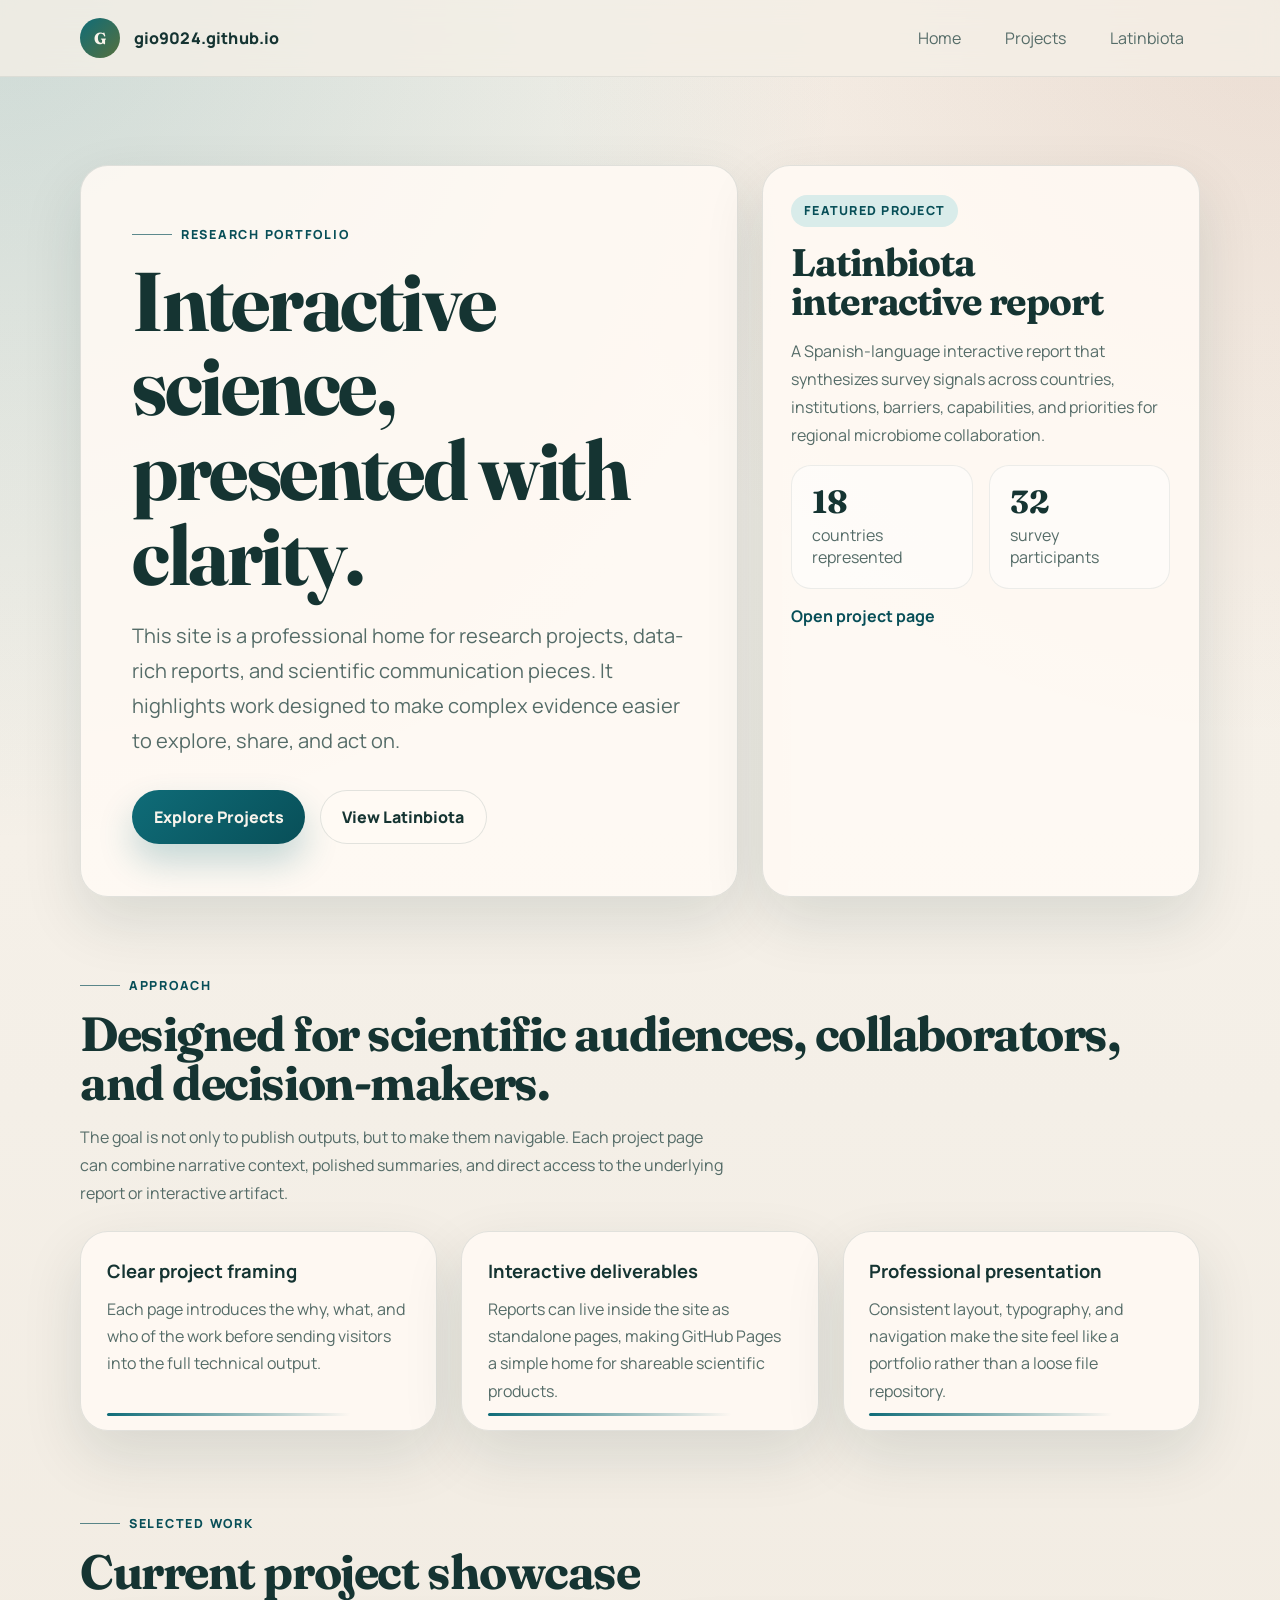
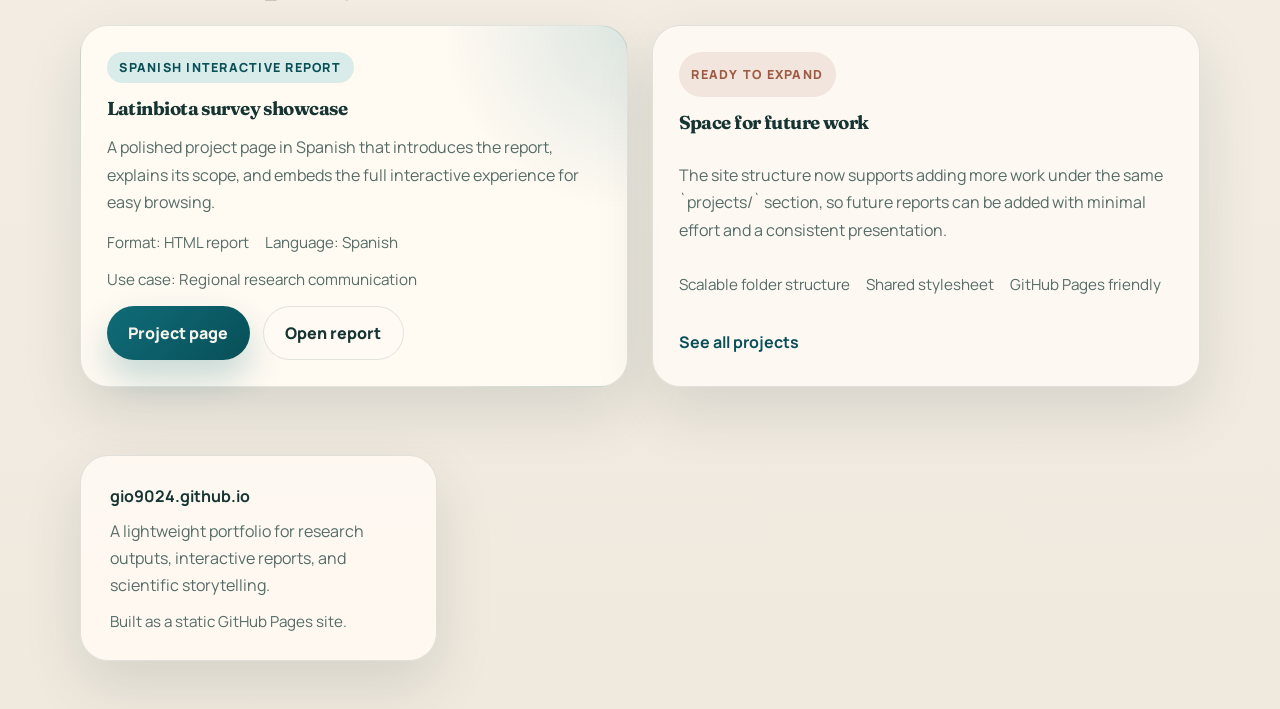
==== index.html @ 8f959f97 "Update pages" ====
<!DOCTYPE html>
<html lang="en">
<head>
  <meta charset="utf-8">
  <meta name="viewport" content="width=device-width, initial-scale=1">
  <title>gio9024 | Research Projects</title>
  <meta name="description" content="Professional landing page for research projects, interactive reports, and scientific communication work.">
  <meta name="theme-color" content="#0f6c78">
  <link rel="preconnect" href="https://fonts.googleapis.com">
  <link rel="preconnect" href="https://fonts.gstatic.com" crossorigin>
  <link href="https://fonts.googleapis.com/css2?family=Fraunces:opsz,wght@9..144,600;9..144,700&family=Manrope:wght@400;500;700;800&display=swap" rel="stylesheet">
  <link rel="stylesheet" href="./assets/css/site.css">
</head>
<body>
  <header class="site-header">
    <div class="page-shell">
      <a class="brand" href="./">
        <span class="brand-mark">G</span>
        <span>gio9024.github.io</span>
      </a>
      <nav class="nav" aria-label="Primary">
        <a href="./">Home</a>
        <a href="./projects/">Projects</a>
        <a href="./projects/latinbiota/">Latinbiota</a>
      </nav>
    </div>
  </header>

  <main>
    <section class="hero">
      <div class="page-shell hero-grid">
        <div class="hero-copy">
          <div class="eyebrow">Research Portfolio</div>
          <h1>Interactive science, presented with clarity.</h1>
          <p class="lead">
            This site is a professional home for research projects, data-rich reports, and scientific communication pieces.
            It highlights work designed to make complex evidence easier to explore, share, and act on.
          </p>
          <div class="hero-actions">
            <a class="button" href="./projects/">Explore Projects</a>
            <a class="button-secondary" href="./projects/latinbiota/">View Latinbiota</a>
          </div>
        </div>

        <aside class="hero-aside card">
          <div class="project-tag">Featured Project</div>
          <h2 class="section-heading" style="font-size: clamp(1.7rem, 3vw, 2.4rem);">Latinbiota interactive report</h2>
          <p class="section-intro" style="margin-top: 0;">
            A Spanish-language interactive report that synthesizes survey signals across countries, institutions, barriers,
            capabilities, and priorities for regional microbiome collaboration.
          </p>
          <div class="metric-row">
            <div class="metric">
              <strong>18</strong>
              <span>countries represented</span>
            </div>
            <div class="metric">
              <strong>32</strong>
              <span>survey participants</span>
            </div>
          </div>
          <a class="link-pill" href="./projects/latinbiota/">Open project page</a>
        </aside>
      </div>
    </section>

    <section class="section">
      <div class="page-shell">
        <div class="eyebrow">Approach</div>
        <h2 class="section-heading">Designed for scientific audiences, collaborators, and decision-makers.</h2>
        <p class="section-intro">
          The goal is not only to publish outputs, but to make them navigable. Each project page can combine narrative context,
          polished summaries, and direct access to the underlying report or interactive artifact.
        </p>

        <div class="feature-grid">
          <article class="feature-panel accent-border">
            <h3>Clear project framing</h3>
            <p>Each page introduces the why, what, and who of the work before sending visitors into the full technical output.</p>
          </article>
          <article class="feature-panel accent-border">
            <h3>Interactive deliverables</h3>
            <p>Reports can live inside the site as standalone pages, making GitHub Pages a simple home for shareable scientific products.</p>
          </article>
          <article class="feature-panel accent-border">
            <h3>Professional presentation</h3>
            <p>Consistent layout, typography, and navigation make the site feel like a portfolio rather than a loose file repository.</p>
          </article>
        </div>
      </div>
    </section>

    <section class="section">
      <div class="page-shell">
        <div class="eyebrow">Selected Work</div>
        <h2 class="section-heading">Current project showcase</h2>
        <div class="project-grid">
          <article class="project-card featured">
            <span class="project-tag">Spanish Interactive Report</span>
            <h3>Latinbiota survey showcase</h3>
            <p>
              A polished project page in Spanish that introduces the report, explains its scope, and embeds the full interactive
              experience for easy browsing.
            </p>
            <div class="project-meta">
              <span>Format: HTML report</span>
              <span>Language: Spanish</span>
              <span>Use case: Regional research communication</span>
            </div>
            <div class="project-links">
              <a class="button" href="./projects/latinbiota/">Project page</a>
              <a class="button-secondary" href="./projects/latinbiota/report-es.html">Open report</a>
            </div>
          </article>

          <article class="project-card">
            <span class="project-tag" style="background: rgba(159, 91, 66, 0.12); color: var(--clay);">Ready to expand</span>
            <h3>Space for future work</h3>
            <p>
              The site structure now supports adding more work under the same `projects/` section, so future reports can be added
              with minimal effort and a consistent presentation.
            </p>
            <div class="project-meta">
              <span>Scalable folder structure</span>
              <span>Shared stylesheet</span>
              <span>GitHub Pages friendly</span>
            </div>
            <div class="project-links">
              <a class="link-pill" href="./projects/">See all projects</a>
            </div>
          </article>
        </div>
      </div>
    </section>
  </main>

  <footer class="site-footer">
    <div class="page-shell footer-grid">
      <div class="footer-card">
        <strong>gio9024.github.io</strong>
        <p>A lightweight portfolio for research outputs, interactive reports, and scientific storytelling.</p>
        <span class="footer-note">Built as a static GitHub Pages site.</span>
      </div>
    </div>
  </footer>
</body>
</html>
---- assets/css/site.css ----
:root {
  --bg: #f4efe7;
  --bg-soft: #fbf8f3;
  --surface: rgba(255, 250, 244, 0.88);
  --surface-strong: #fffaf2;
  --border: rgba(17, 60, 56, 0.12);
  --text: #153432;
  --muted: #556c68;
  --accent: #0f6c78;
  --accent-strong: #084f58;
  --accent-soft: #d9ecea;
  --olive: #56703d;
  --clay: #9f5b42;
  --shadow: 0 24px 60px rgba(17, 52, 50, 0.12);
  --radius-lg: 28px;
  --radius-md: 20px;
  --radius-sm: 14px;
  --content-width: 1120px;
}

* {
  box-sizing: border-box;
}

html {
  scroll-behavior: smooth;
}

body {
  margin: 0;
  font-family: "Manrope", sans-serif;
  color: var(--text);
  background:
    radial-gradient(circle at top left, rgba(15, 108, 120, 0.18), transparent 32%),
    radial-gradient(circle at top right, rgba(159, 91, 66, 0.14), transparent 28%),
    linear-gradient(180deg, #f8f3eb 0%, var(--bg) 48%, #f0e9de 100%);
  min-height: 100vh;
}

a {
  color: inherit;
}

img,
iframe {
  max-width: 100%;
}

.page-shell {
  width: min(calc(100% - 2rem), var(--content-width));
  margin: 0 auto;
}

.site-header {
  position: sticky;
  top: 0;
  z-index: 20;
  backdrop-filter: blur(14px);
  background: rgba(244, 239, 231, 0.8);
  border-bottom: 1px solid rgba(21, 52, 50, 0.08);
}

.site-header .page-shell {
  display: flex;
  align-items: center;
  justify-content: space-between;
  gap: 1rem;
  padding: 1rem 0;
}

.brand {
  display: inline-flex;
  align-items: center;
  gap: 0.85rem;
  text-decoration: none;
  font-weight: 800;
  letter-spacing: 0.01em;
}

.brand-mark {
  width: 2.5rem;
  height: 2.5rem;
  display: grid;
  place-items: center;
  border-radius: 999px;
  background: linear-gradient(135deg, var(--accent) 0%, var(--olive) 100%);
  color: #f9f4eb;
  font-family: "Fraunces", serif;
  font-size: 1rem;
}

.nav {
  display: flex;
  align-items: center;
  gap: 0.75rem;
  flex-wrap: wrap;
}

.nav a {
  text-decoration: none;
  color: var(--muted);
  padding: 0.7rem 1rem;
  border-radius: 999px;
  transition: background 180ms ease, color 180ms ease, transform 180ms ease;
}

.nav a:hover,
.nav a:focus-visible {
  background: rgba(15, 108, 120, 0.08);
  color: var(--text);
  transform: translateY(-1px);
}

.hero {
  padding: 5.5rem 0 3rem;
}

.hero-grid,
.feature-grid,
.project-hero-grid,
.detail-grid,
.project-grid,
.info-grid,
.footer-grid {
  display: grid;
  gap: 1.5rem;
}

.hero-grid {
  grid-template-columns: minmax(0, 1.2fr) minmax(280px, 0.8fr);
  align-items: stretch;
}

.eyebrow {
  display: inline-flex;
  align-items: center;
  gap: 0.55rem;
  color: var(--accent-strong);
  text-transform: uppercase;
  letter-spacing: 0.14em;
  font-size: 0.78rem;
  font-weight: 800;
  margin-bottom: 1rem;
}

.eyebrow::before {
  content: "";
  width: 2.5rem;
  height: 1px;
  background: currentColor;
  opacity: 0.65;
}

.hero-copy,
.card,
.feature-panel,
.project-card,
.detail-card,
.callout,
.embed-shell,
.footer-card {
  background: var(--surface);
  border: 1px solid var(--border);
  border-radius: var(--radius-lg);
  box-shadow: var(--shadow);
}

.hero-copy {
  padding: clamp(2rem, 4vw, 3.5rem);
}

.hero-copy h1,
.section-heading,
.project-card h3,
.detail-card h3,
.embed-shell h2,
.callout h2 {
  font-family: "Fraunces", serif;
  line-height: 1.02;
  letter-spacing: -0.03em;
  margin: 0;
}

.hero-copy h1 {
  font-size: clamp(2.7rem, 7vw, 5.2rem);
  max-width: 11ch;
}

.lead {
  color: var(--muted);
  font-size: clamp(1.05rem, 1.6vw, 1.25rem);
  line-height: 1.75;
  margin: 1.25rem 0 0;
  max-width: 60ch;
}

.hero-actions,
.inline-actions {
  display: flex;
  gap: 0.9rem;
  flex-wrap: wrap;
  margin-top: 2rem;
}

.button,
.button-secondary {
  display: inline-flex;
  align-items: center;
  justify-content: center;
  gap: 0.5rem;
  border-radius: 999px;
  padding: 0.95rem 1.35rem;
  text-decoration: none;
  font-weight: 800;
  transition: transform 180ms ease, box-shadow 180ms ease, background 180ms ease;
}

.button {
  background: linear-gradient(135deg, var(--accent) 0%, var(--accent-strong) 100%);
  color: #f7f3eb;
  box-shadow: 0 18px 35px rgba(15, 108, 120, 0.24);
}

.button-secondary {
  background: rgba(255, 250, 244, 0.82);
  color: var(--text);
  border: 1px solid var(--border);
}

.button:hover,
.button:focus-visible,
.button-secondary:hover,
.button-secondary:focus-visible {
  transform: translateY(-2px);
}

.hero-aside,
.callout,
.footer-card {
  padding: 1.8rem;
}

.hero-aside {
  display: grid;
  gap: 1rem;
  align-content: start;
}

.metric-row {
  display: grid;
  grid-template-columns: repeat(2, minmax(0, 1fr));
  gap: 1rem;
}

.metric {
  padding: 1.25rem;
  background: rgba(255, 255, 255, 0.48);
  border-radius: var(--radius-md);
  border: 1px solid rgba(17, 60, 56, 0.08);
}

.metric strong {
  display: block;
  font-family: "Fraunces", serif;
  font-size: 2rem;
  line-height: 1;
  margin-bottom: 0.4rem;
}

.metric span,
.project-meta span,
.mini {
  color: var(--muted);
}

.section {
  padding: 1.5rem 0 3.25rem;
}

.section-heading {
  font-size: clamp(2rem, 4vw, 3rem);
}

.section-intro {
  max-width: 65ch;
  color: var(--muted);
  line-height: 1.75;
  margin: 1rem 0 0;
}

.feature-grid {
  grid-template-columns: repeat(3, minmax(0, 1fr));
  margin-top: 1.5rem;
}

.feature-panel,
.project-card,
.detail-card {
  padding: 1.6rem;
}

.feature-panel h3,
.detail-card h3 {
  margin: 0 0 0.75rem;
  font-size: 1.15rem;
}

.feature-panel p,
.project-card p,
.detail-card p,
.callout p,
.footer-card p {
  margin: 0;
  color: var(--muted);
  line-height: 1.7;
}

.accent-border {
  position: relative;
  overflow: hidden;
}

.accent-border::after {
  content: "";
  position: absolute;
  inset: auto 1.6rem 0.9rem;
  height: 3px;
  border-radius: 999px;
  background: linear-gradient(90deg, var(--accent), transparent 80%);
}

.project-grid {
  grid-template-columns: repeat(2, minmax(0, 1fr));
  margin-top: 1.75rem;
}

.project-card {
  display: grid;
  gap: 1rem;
}

.project-card.featured {
  background:
    radial-gradient(circle at top right, rgba(15, 108, 120, 0.14), transparent 28%),
    var(--surface-strong);
}

.project-tag {
  display: inline-flex;
  align-items: center;
  width: fit-content;
  padding: 0.45rem 0.8rem;
  border-radius: 999px;
  font-size: 0.78rem;
  text-transform: uppercase;
  letter-spacing: 0.1em;
  font-weight: 800;
  background: var(--accent-soft);
  color: var(--accent-strong);
}

.project-meta {
  display: flex;
  gap: 1rem;
  flex-wrap: wrap;
  font-size: 0.95rem;
}

.project-links {
  display: flex;
  gap: 0.8rem;
  flex-wrap: wrap;
}

.link-pill {
  display: inline-flex;
  align-items: center;
  gap: 0.5rem;
  text-decoration: none;
  font-weight: 700;
  color: var(--accent-strong);
}

.project-hero-grid {
  grid-template-columns: minmax(0, 1fr) minmax(280px, 380px);
  align-items: start;
}

.info-grid,
.detail-grid,
.footer-grid {
  grid-template-columns: repeat(3, minmax(0, 1fr));
}

.embed-shell {
  padding: 1.5rem;
  overflow: hidden;
}

.embed-shell h2 {
  font-size: clamp(1.8rem, 3vw, 2.3rem);
  margin-bottom: 0.75rem;
}

.embed-frame {
  width: 100%;
  min-height: 78vh;
  border: 0;
  border-radius: calc(var(--radius-lg) - 8px);
  background: #fff;
}

.callout {
  margin-top: 1.5rem;
}

.site-footer {
  padding: 1rem 0 3rem;
}

.footer-card {
  display: grid;
  gap: 0.7rem;
}

.footer-note {
  color: var(--muted);
  font-size: 0.95rem;
}

@media (max-width: 980px) {
  .hero-grid,
  .project-hero-grid,
  .feature-grid,
  .project-grid,
  .info-grid,
  .detail-grid,
  .footer-grid {
    grid-template-columns: 1fr;
  }

  .hero {
    padding-top: 4.25rem;
  }
}

@media (max-width: 720px) {
  .site-header .page-shell {
    align-items: flex-start;
    flex-direction: column;
  }

  .hero-copy,
  .hero-aside,
  .feature-panel,
  .project-card,
  .detail-card,
  .callout,
  .embed-shell,
  .footer-card {
    padding: 1.35rem;
  }

  .metric-row {
    grid-template-columns: 1fr;
  }

  .hero-copy h1 {
    max-width: 100%;
  }

  .embed-frame {
    min-height: 66vh;
  }
}
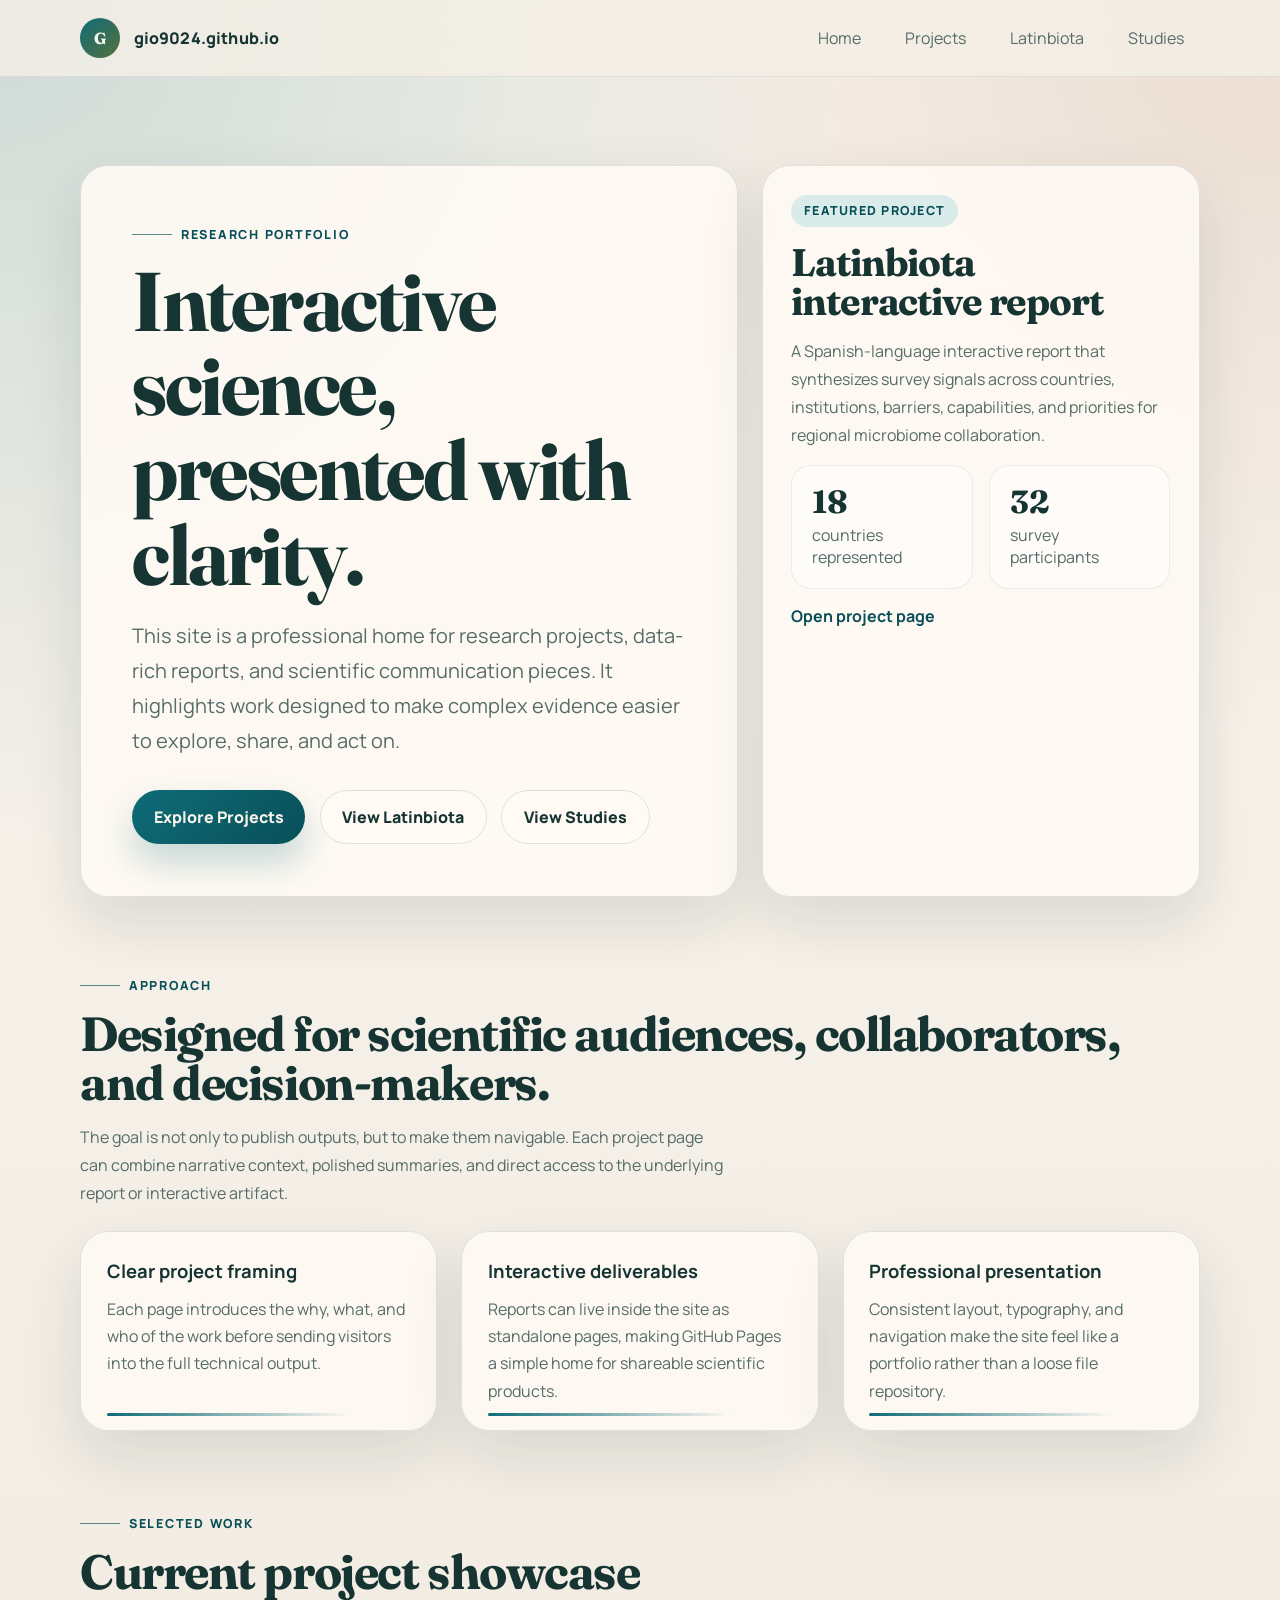
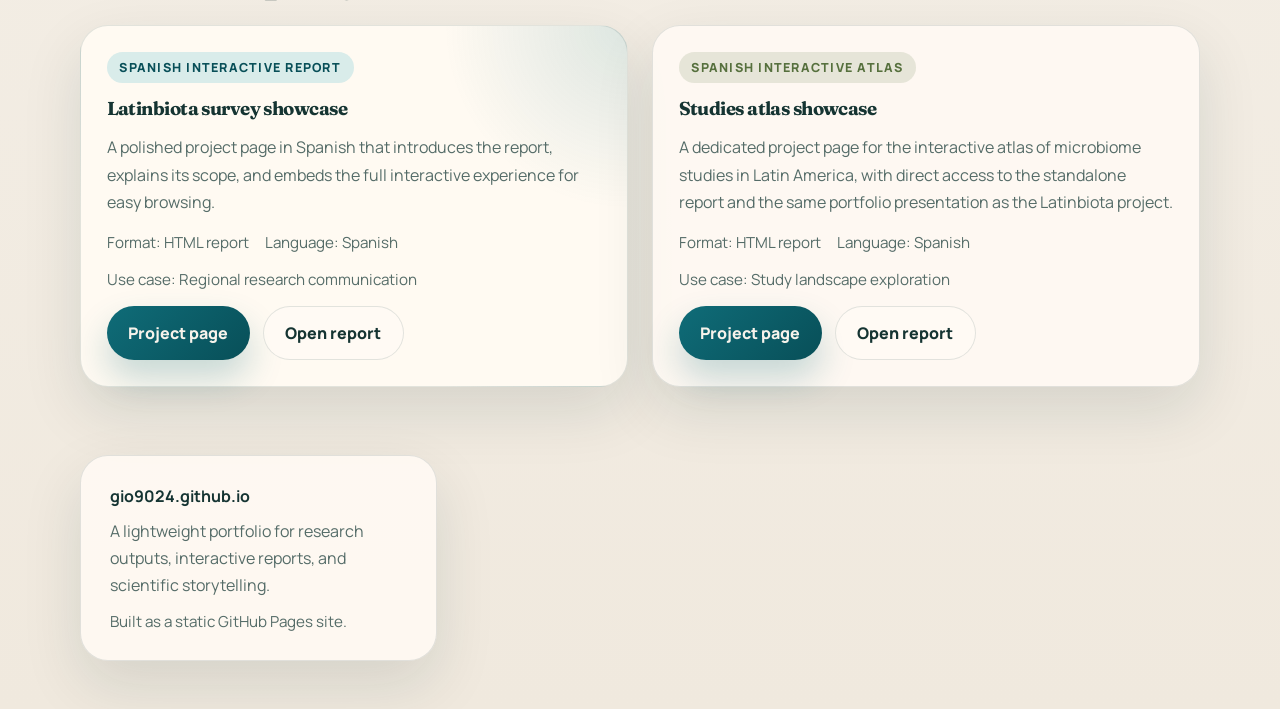
==== commit e170c1fd: "new page" ====
--- a/index.html
+++ b/index.html
@@ -22,6 +22,7 @@
         <a href="./">Home</a>
         <a href="./projects/">Projects</a>
         <a href="./projects/latinbiota/">Latinbiota</a>
+        <a href="./projects/studies/">Studies</a>
       </nav>
     </div>
   </header>
@@ -39,6 +40,7 @@
           <div class="hero-actions">
             <a class="button" href="./projects/">Explore Projects</a>
             <a class="button-secondary" href="./projects/latinbiota/">View Latinbiota</a>
+            <a class="button-secondary" href="./projects/studies/">View Studies</a>
           </div>
         </div>
 
@@ -114,19 +116,20 @@
           </article>
 
           <article class="project-card">
-            <span class="project-tag" style="background: rgba(159, 91, 66, 0.12); color: var(--clay);">Ready to expand</span>
-            <h3>Space for future work</h3>
+            <span class="project-tag" style="background: rgba(86, 112, 61, 0.14); color: var(--olive);">Spanish Interactive Atlas</span>
+            <h3>Studies atlas showcase</h3>
             <p>
-              The site structure now supports adding more work under the same `projects/` section, so future reports can be added
-              with minimal effort and a consistent presentation.
+              A dedicated project page for the interactive atlas of microbiome studies in Latin America, with direct access to the
+              standalone report and the same portfolio presentation as the Latinbiota project.
             </p>
             <div class="project-meta">
-              <span>Scalable folder structure</span>
-              <span>Shared stylesheet</span>
-              <span>GitHub Pages friendly</span>
+              <span>Format: HTML report</span>
+              <span>Language: Spanish</span>
+              <span>Use case: Study landscape exploration</span>
             </div>
             <div class="project-links">
-              <a class="link-pill" href="./projects/">See all projects</a>
+              <a class="button" href="./projects/studies/">Project page</a>
+              <a class="button-secondary" href="./projects/studies/report-es.html">Open report</a>
             </div>
           </article>
         </div>
--- a/assets/css/site.css
+++ b/assets/css/site.css
@@ -392,6 +392,20 @@
   grid-template-columns: repeat(3, minmax(0, 1fr));
 }
 
+.latinbiota-summary-grid {
+  width: min(100%, 980px);
+  margin: 1.5rem auto 0;
+  grid-template-columns: repeat(3, minmax(220px, 280px));
+  justify-content: center;
+}
+
+.latinbiota-callout,
+.latinbiota-embed-shell {
+  width: min(100%, 1080px);
+  margin-left: auto;
+  margin-right: auto;
+}
+
 .embed-shell {
   padding: 1.5rem;
   overflow: hidden;
@@ -439,6 +453,11 @@
     grid-template-columns: 1fr;
   }
 
+  .latinbiota-summary-grid {
+    width: 100%;
+    grid-template-columns: 1fr;
+  }
+
   .hero {
     padding-top: 4.25rem;
   }
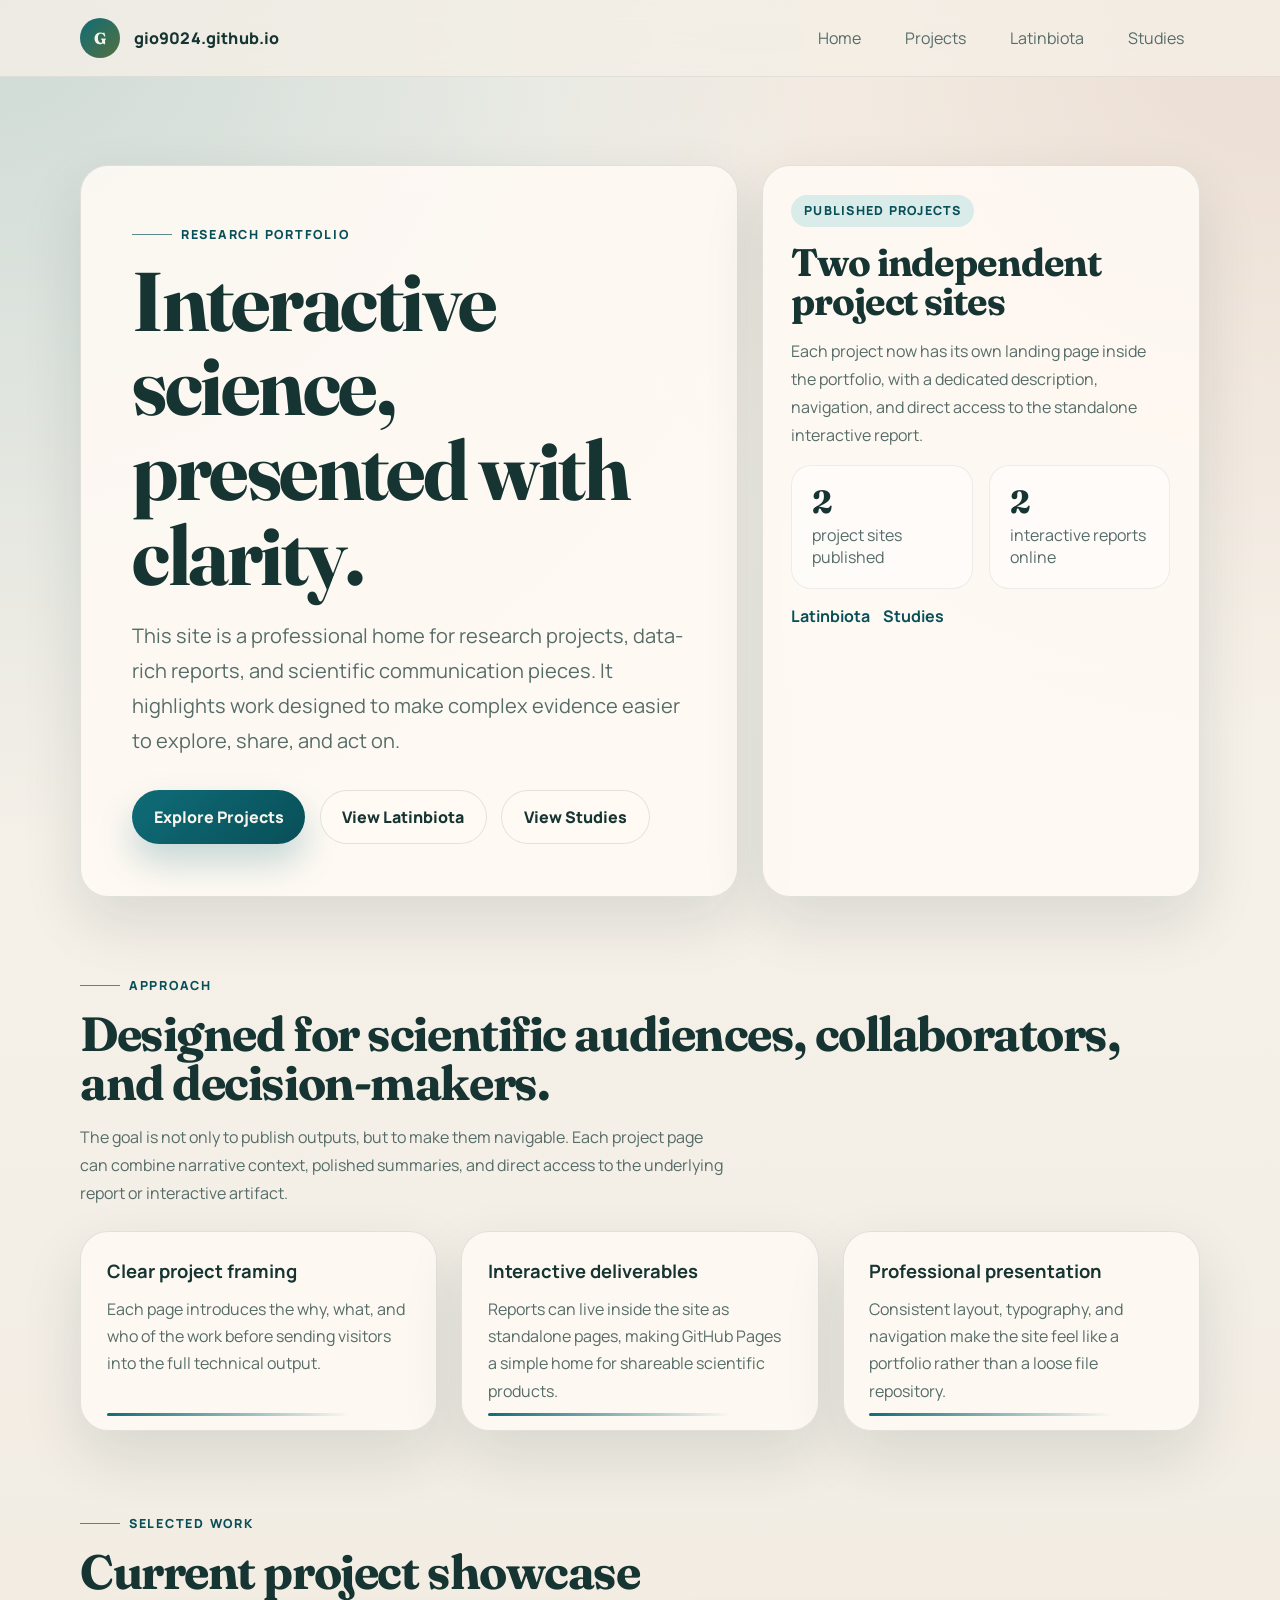
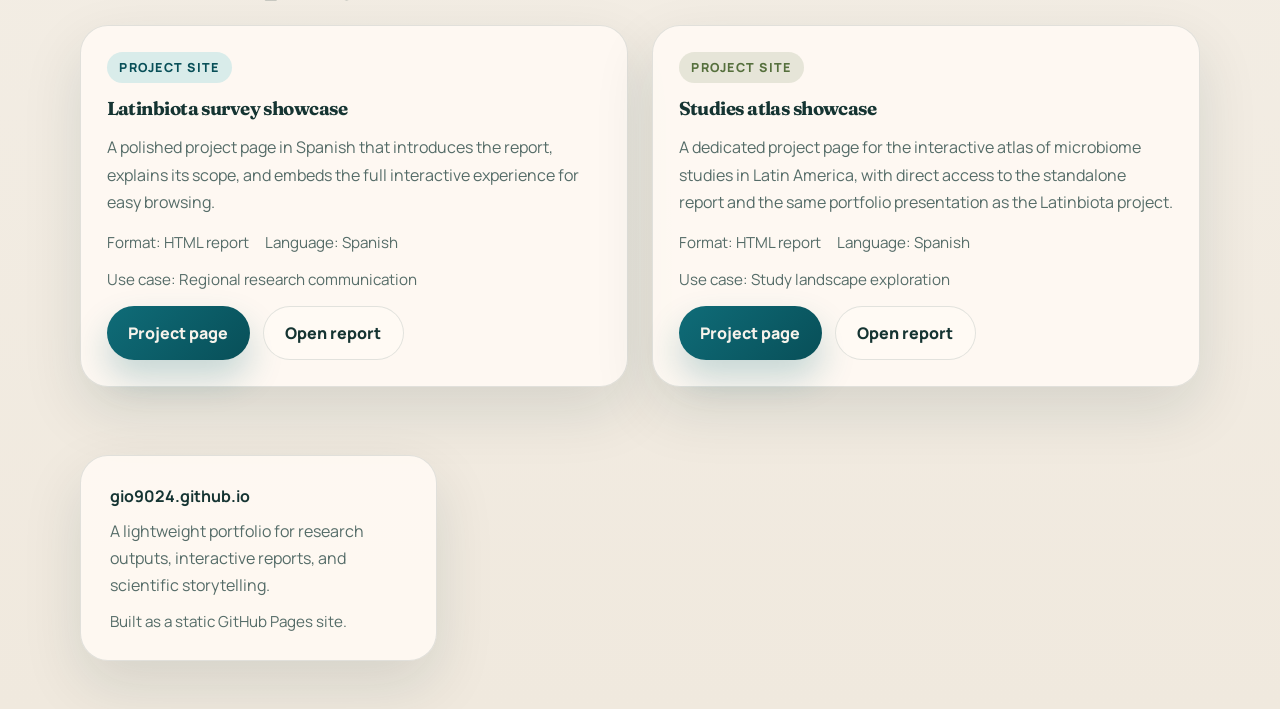
==== commit 04942b42: "new" ====
--- a/index.html
+++ b/index.html
@@ -45,23 +45,26 @@
         </div>
 
         <aside class="hero-aside card">
-          <div class="project-tag">Featured Project</div>
-          <h2 class="section-heading" style="font-size: clamp(1.7rem, 3vw, 2.4rem);">Latinbiota interactive report</h2>
+          <div class="project-tag">Published Projects</div>
+          <h2 class="section-heading" style="font-size: clamp(1.7rem, 3vw, 2.4rem);">Two independent project sites</h2>
           <p class="section-intro" style="margin-top: 0;">
-            A Spanish-language interactive report that synthesizes survey signals across countries, institutions, barriers,
-            capabilities, and priorities for regional microbiome collaboration.
+            Each project now has its own landing page inside the portfolio, with a dedicated description, navigation,
+            and direct access to the standalone interactive report.
           </p>
           <div class="metric-row">
             <div class="metric">
-              <strong>18</strong>
-              <span>countries represented</span>
+              <strong>2</strong>
+              <span>project sites published</span>
             </div>
             <div class="metric">
-              <strong>32</strong>
-              <span>survey participants</span>
+              <strong>2</strong>
+              <span>interactive reports online</span>
             </div>
           </div>
-          <a class="link-pill" href="./projects/latinbiota/">Open project page</a>
+          <div class="project-links">
+            <a class="link-pill" href="./projects/latinbiota/">Latinbiota</a>
+            <a class="link-pill" href="./projects/studies/">Studies</a>
+          </div>
         </aside>
       </div>
     </section>
@@ -97,8 +100,8 @@
         <div class="eyebrow">Selected Work</div>
         <h2 class="section-heading">Current project showcase</h2>
         <div class="project-grid">
-          <article class="project-card featured">
-            <span class="project-tag">Spanish Interactive Report</span>
+          <article class="project-card">
+            <span class="project-tag">Project Site</span>
             <h3>Latinbiota survey showcase</h3>
             <p>
               A polished project page in Spanish that introduces the report, explains its scope, and embeds the full interactive
@@ -116,7 +119,7 @@
           </article>
 
           <article class="project-card">
-            <span class="project-tag" style="background: rgba(86, 112, 61, 0.14); color: var(--olive);">Spanish Interactive Atlas</span>
+            <span class="project-tag" style="background: rgba(86, 112, 61, 0.14); color: var(--olive);">Project Site</span>
             <h3>Studies atlas showcase</h3>
             <p>
               A dedicated project page for the interactive atlas of microbiome studies in Latin America, with direct access to the
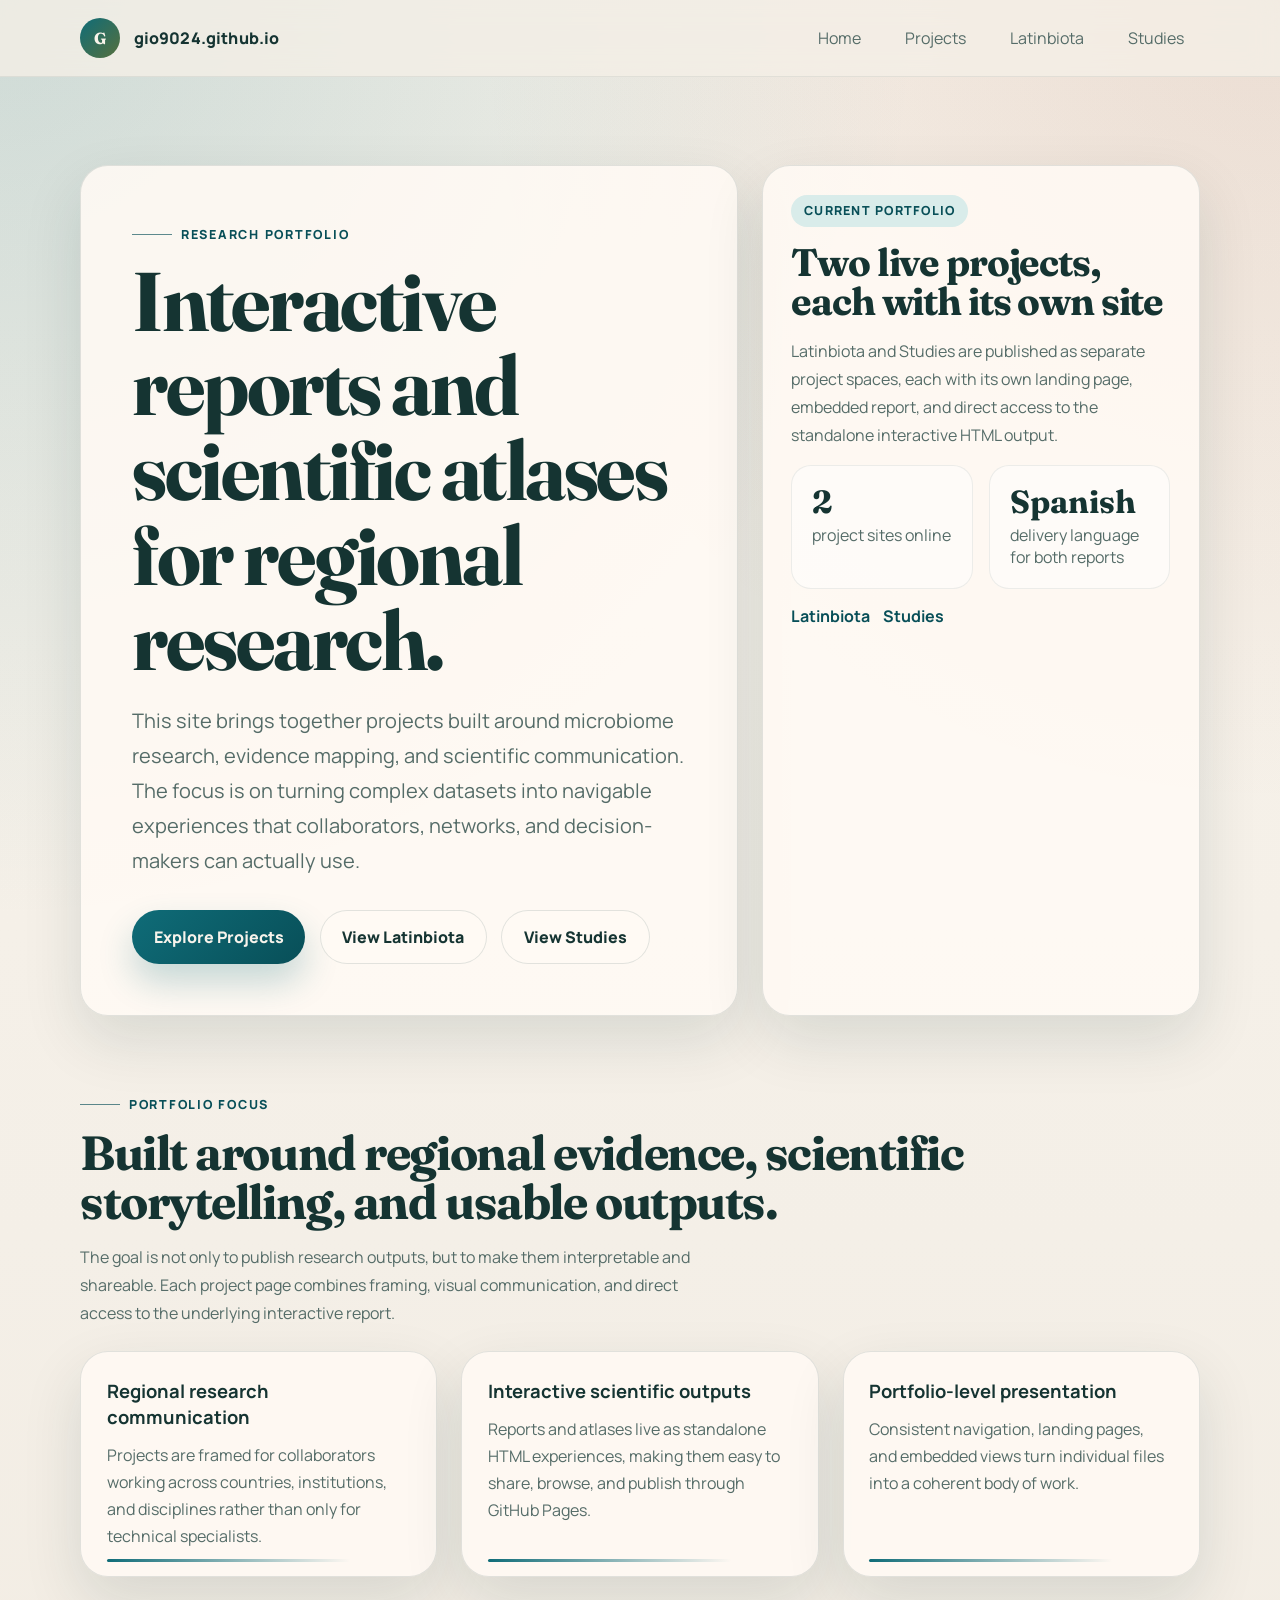
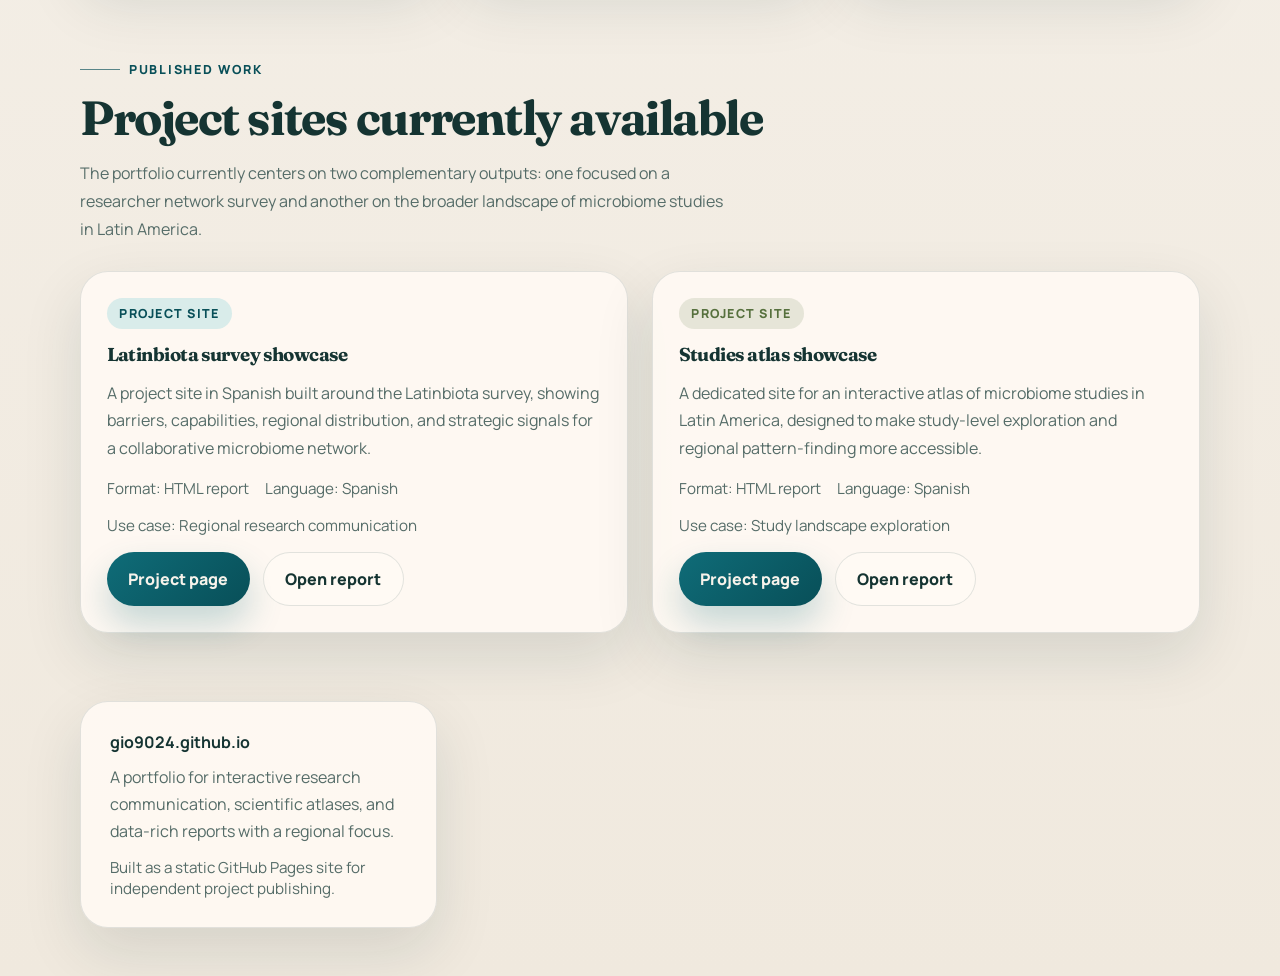
==== commit f2a8ea6c: "new landing" ====
--- a/index.html
+++ b/index.html
@@ -3,8 +3,8 @@
 <head>
   <meta charset="utf-8">
   <meta name="viewport" content="width=device-width, initial-scale=1">
-  <title>gio9024 | Research Projects</title>
-  <meta name="description" content="Professional landing page for research projects, interactive reports, and scientific communication work.">
+  <title>gio9024 | Research Portfolio</title>
+  <meta name="description" content="Research portfolio focused on interactive reports, scientific atlases, and regional microbiome communication projects.">
   <meta name="theme-color" content="#0f6c78">
   <link rel="preconnect" href="https://fonts.googleapis.com">
   <link rel="preconnect" href="https://fonts.gstatic.com" crossorigin>
@@ -32,10 +32,11 @@
       <div class="page-shell hero-grid">
         <div class="hero-copy">
           <div class="eyebrow">Research Portfolio</div>
-          <h1>Interactive science, presented with clarity.</h1>
+          <h1>Interactive reports and scientific atlases for regional research.</h1>
           <p class="lead">
-            This site is a professional home for research projects, data-rich reports, and scientific communication pieces.
-            It highlights work designed to make complex evidence easier to explore, share, and act on.
+            This site brings together projects built around microbiome research, evidence mapping, and scientific communication.
+            The focus is on turning complex datasets into navigable experiences that collaborators, networks, and decision-makers
+            can actually use.
           </p>
           <div class="hero-actions">
             <a class="button" href="./projects/">Explore Projects</a>
@@ -45,20 +46,20 @@
         </div>
 
         <aside class="hero-aside card">
-          <div class="project-tag">Published Projects</div>
-          <h2 class="section-heading" style="font-size: clamp(1.7rem, 3vw, 2.4rem);">Two independent project sites</h2>
+          <div class="project-tag">Current Portfolio</div>
+          <h2 class="section-heading" style="font-size: clamp(1.7rem, 3vw, 2.4rem);">Two live projects, each with its own site</h2>
           <p class="section-intro" style="margin-top: 0;">
-            Each project now has its own landing page inside the portfolio, with a dedicated description, navigation,
-            and direct access to the standalone interactive report.
+            Latinbiota and Studies are published as separate project spaces, each with its own landing page,
+            embedded report, and direct access to the standalone interactive HTML output.
           </p>
           <div class="metric-row">
             <div class="metric">
               <strong>2</strong>
-              <span>project sites published</span>
+              <span>project sites online</span>
             </div>
             <div class="metric">
-              <strong>2</strong>
-              <span>interactive reports online</span>
+              <strong>Spanish</strong>
+              <span>delivery language for both reports</span>
             </div>
           </div>
           <div class="project-links">
@@ -71,25 +72,25 @@
 
     <section class="section">
       <div class="page-shell">
-        <div class="eyebrow">Approach</div>
-        <h2 class="section-heading">Designed for scientific audiences, collaborators, and decision-makers.</h2>
+        <div class="eyebrow">Portfolio Focus</div>
+        <h2 class="section-heading">Built around regional evidence, scientific storytelling, and usable outputs.</h2>
         <p class="section-intro">
-          The goal is not only to publish outputs, but to make them navigable. Each project page can combine narrative context,
-          polished summaries, and direct access to the underlying report or interactive artifact.
+          The goal is not only to publish research outputs, but to make them interpretable and shareable.
+          Each project page combines framing, visual communication, and direct access to the underlying interactive report.
         </p>
 
         <div class="feature-grid">
           <article class="feature-panel accent-border">
-            <h3>Clear project framing</h3>
-            <p>Each page introduces the why, what, and who of the work before sending visitors into the full technical output.</p>
+            <h3>Regional research communication</h3>
+            <p>Projects are framed for collaborators working across countries, institutions, and disciplines rather than only for technical specialists.</p>
           </article>
           <article class="feature-panel accent-border">
-            <h3>Interactive deliverables</h3>
-            <p>Reports can live inside the site as standalone pages, making GitHub Pages a simple home for shareable scientific products.</p>
+            <h3>Interactive scientific outputs</h3>
+            <p>Reports and atlases live as standalone HTML experiences, making them easy to share, browse, and publish through GitHub Pages.</p>
           </article>
           <article class="feature-panel accent-border">
-            <h3>Professional presentation</h3>
-            <p>Consistent layout, typography, and navigation make the site feel like a portfolio rather than a loose file repository.</p>
+            <h3>Portfolio-level presentation</h3>
+            <p>Consistent navigation, landing pages, and embedded views turn individual files into a coherent body of work.</p>
           </article>
         </div>
       </div>
@@ -97,15 +98,19 @@
 
     <section class="section">
       <div class="page-shell">
-        <div class="eyebrow">Selected Work</div>
-        <h2 class="section-heading">Current project showcase</h2>
+        <div class="eyebrow">Published Work</div>
+        <h2 class="section-heading">Project sites currently available</h2>
+        <p class="section-intro">
+          The portfolio currently centers on two complementary outputs: one focused on a researcher network survey and another
+          on the broader landscape of microbiome studies in Latin America.
+        </p>
         <div class="project-grid">
           <article class="project-card">
             <span class="project-tag">Project Site</span>
             <h3>Latinbiota survey showcase</h3>
             <p>
-              A polished project page in Spanish that introduces the report, explains its scope, and embeds the full interactive
-              experience for easy browsing.
+              A project site in Spanish built around the Latinbiota survey, showing barriers, capabilities, regional distribution,
+              and strategic signals for a collaborative microbiome network.
             </p>
             <div class="project-meta">
               <span>Format: HTML report</span>
@@ -122,8 +127,8 @@
             <span class="project-tag" style="background: rgba(86, 112, 61, 0.14); color: var(--olive);">Project Site</span>
             <h3>Studies atlas showcase</h3>
             <p>
-              A dedicated project page for the interactive atlas of microbiome studies in Latin America, with direct access to the
-              standalone report and the same portfolio presentation as the Latinbiota project.
+              A dedicated site for an interactive atlas of microbiome studies in Latin America, designed to make study-level
+              exploration and regional pattern-finding more accessible.
             </p>
             <div class="project-meta">
               <span>Format: HTML report</span>
@@ -144,8 +149,8 @@
     <div class="page-shell footer-grid">
       <div class="footer-card">
         <strong>gio9024.github.io</strong>
-        <p>A lightweight portfolio for research outputs, interactive reports, and scientific storytelling.</p>
-        <span class="footer-note">Built as a static GitHub Pages site.</span>
+        <p>A portfolio for interactive research communication, scientific atlases, and data-rich reports with a regional focus.</p>
+        <span class="footer-note">Built as a static GitHub Pages site for independent project publishing.</span>
       </div>
     </div>
   </footer>
